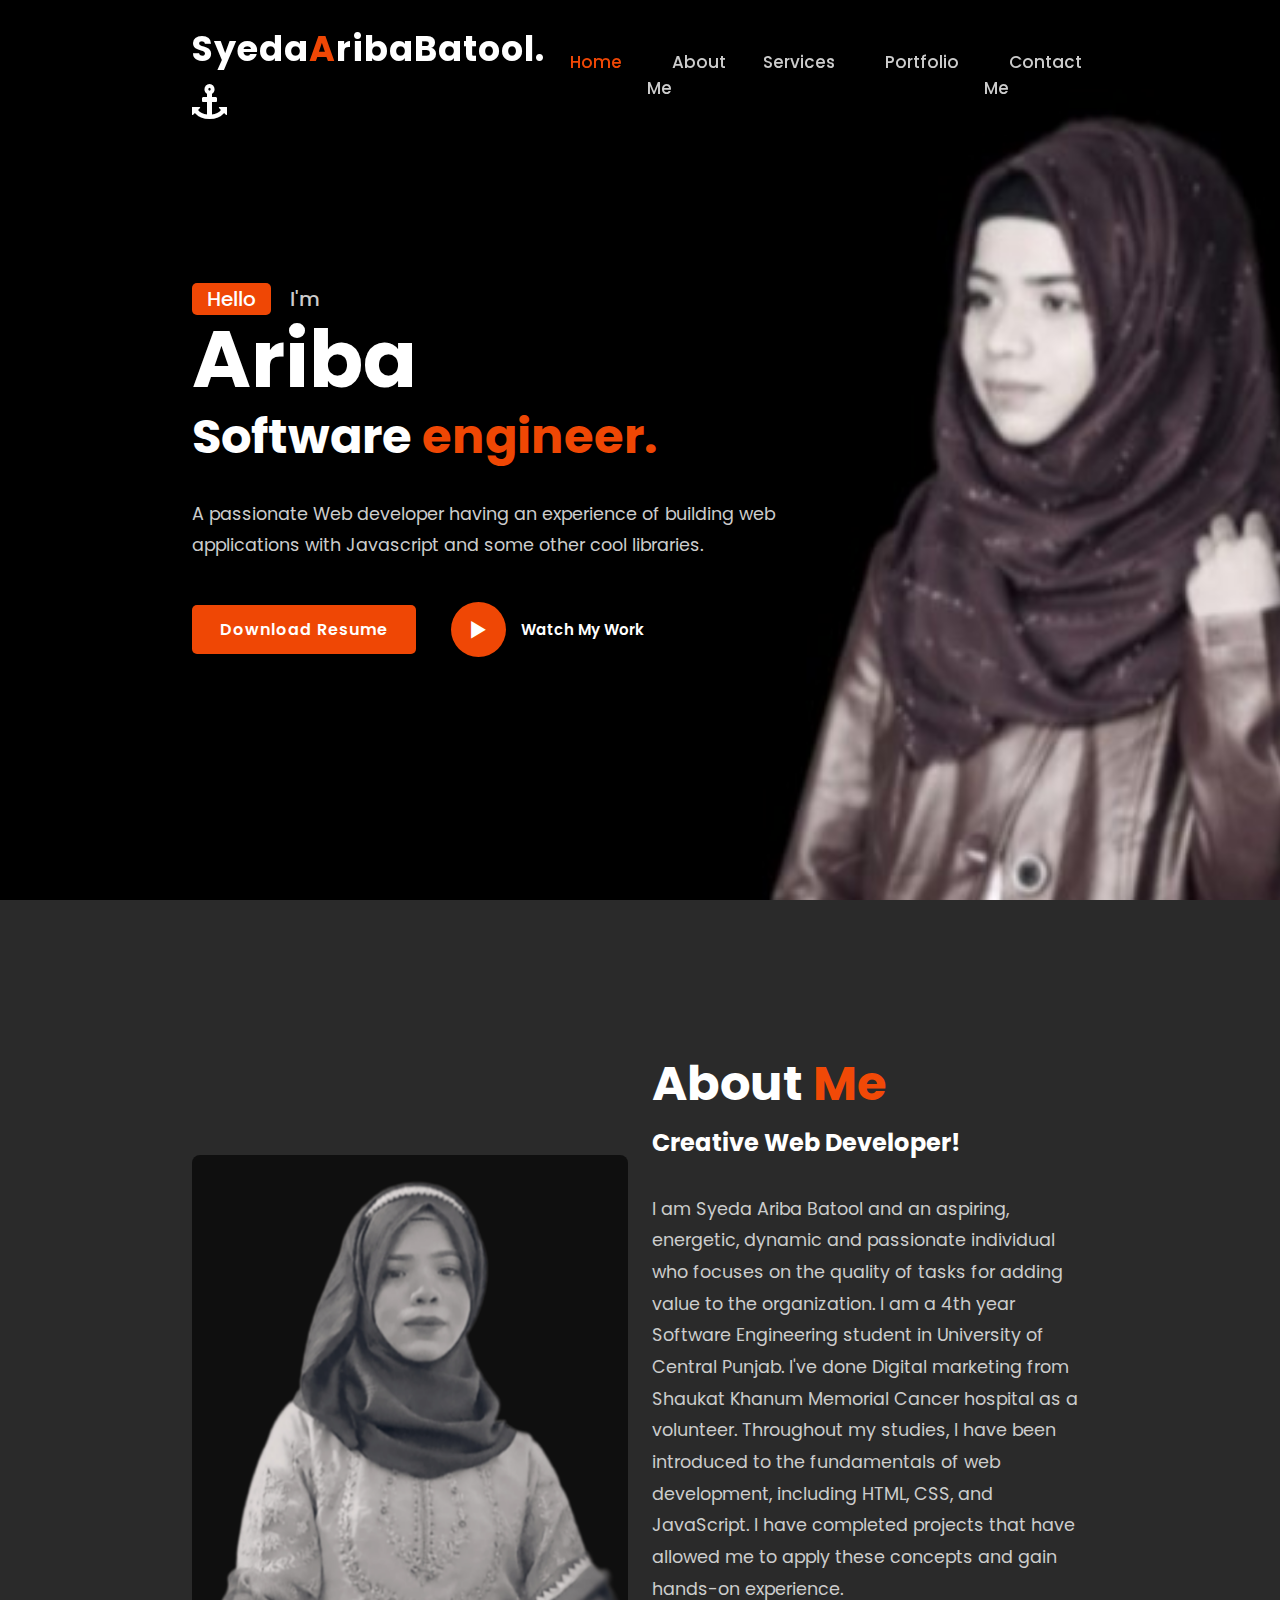
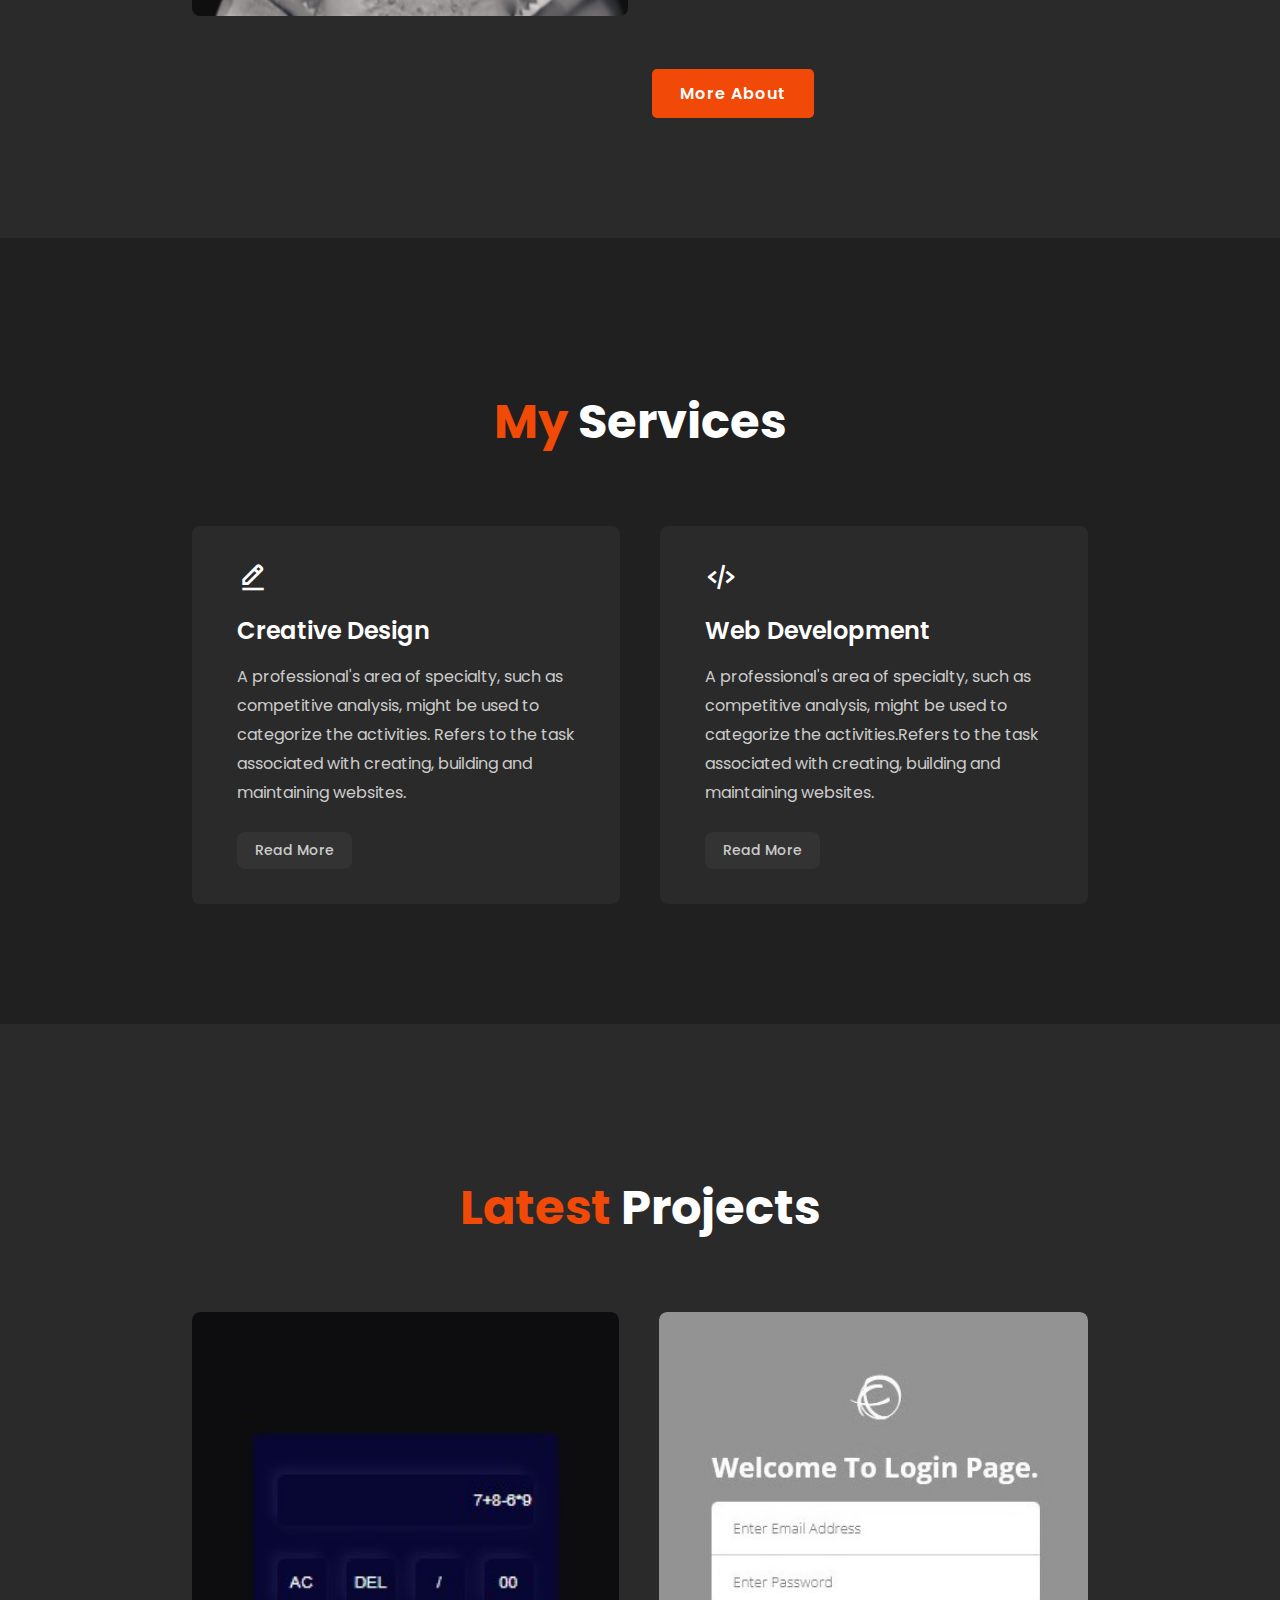
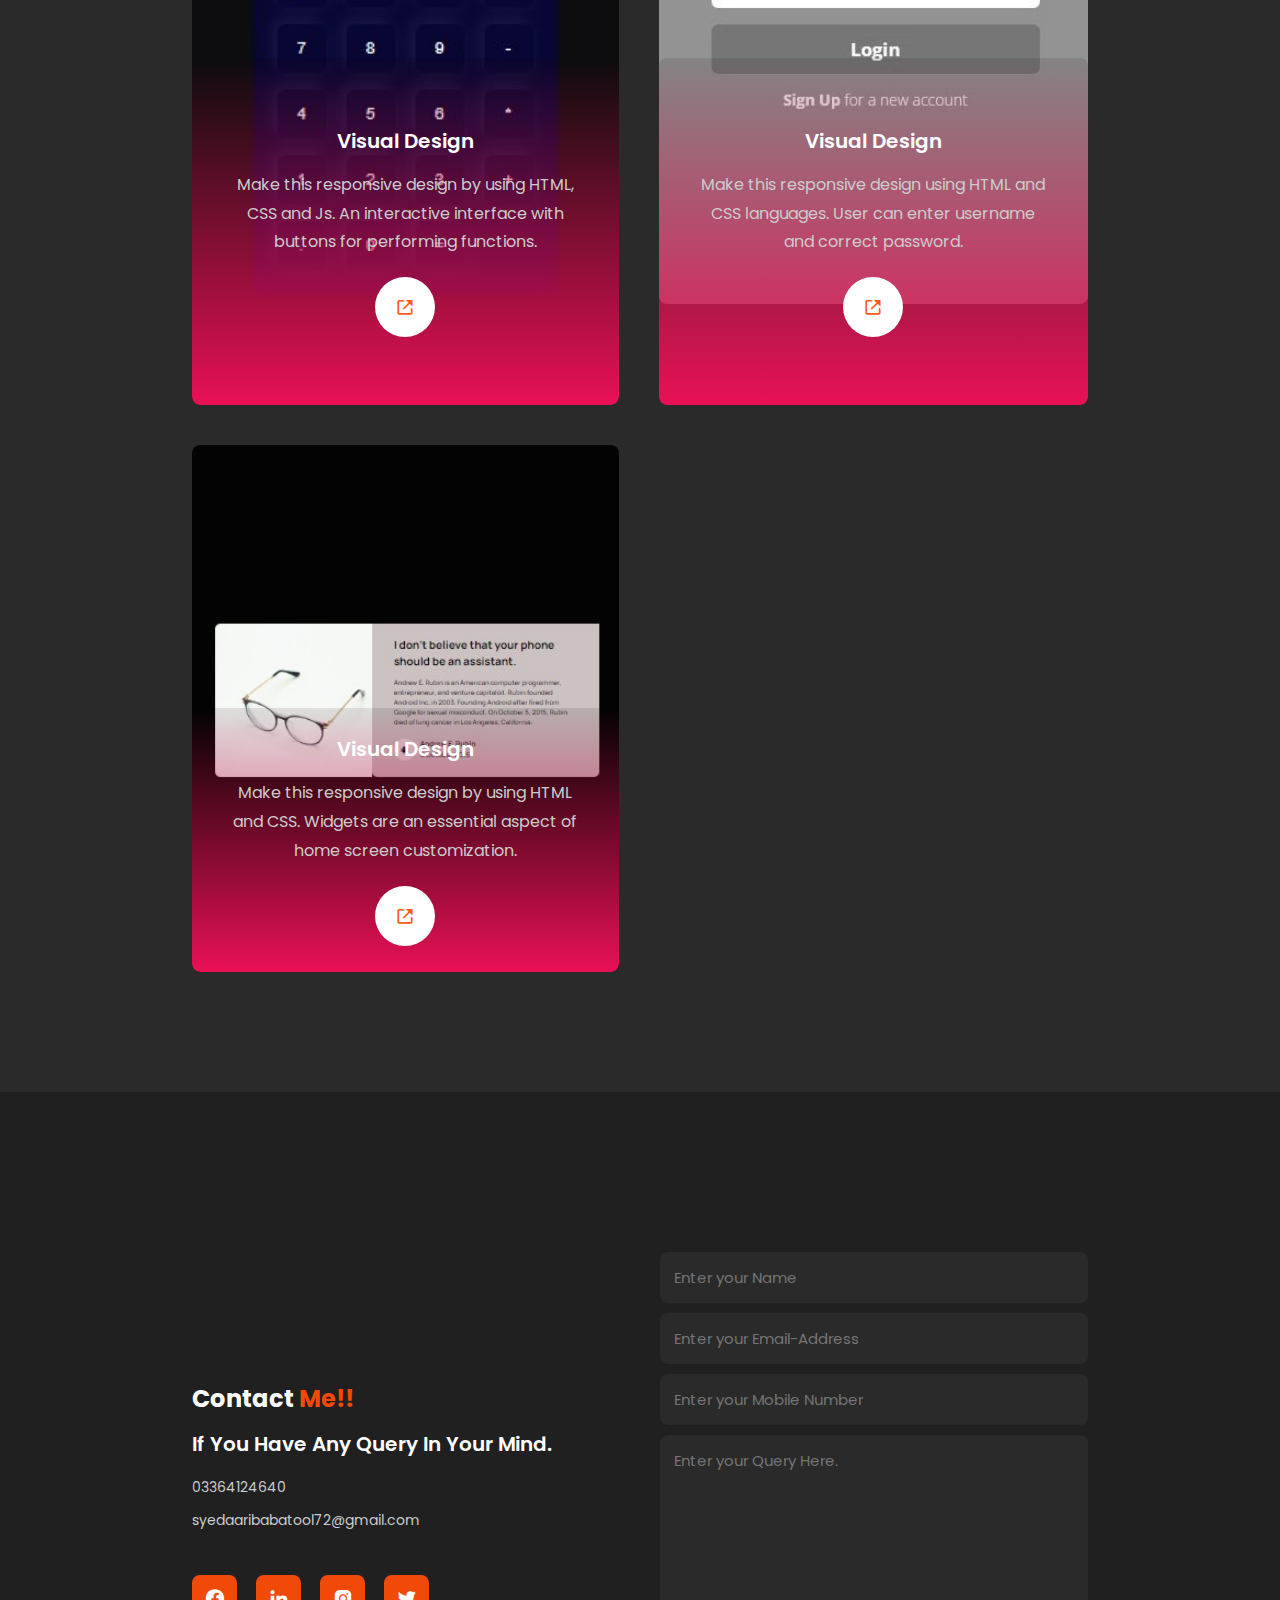
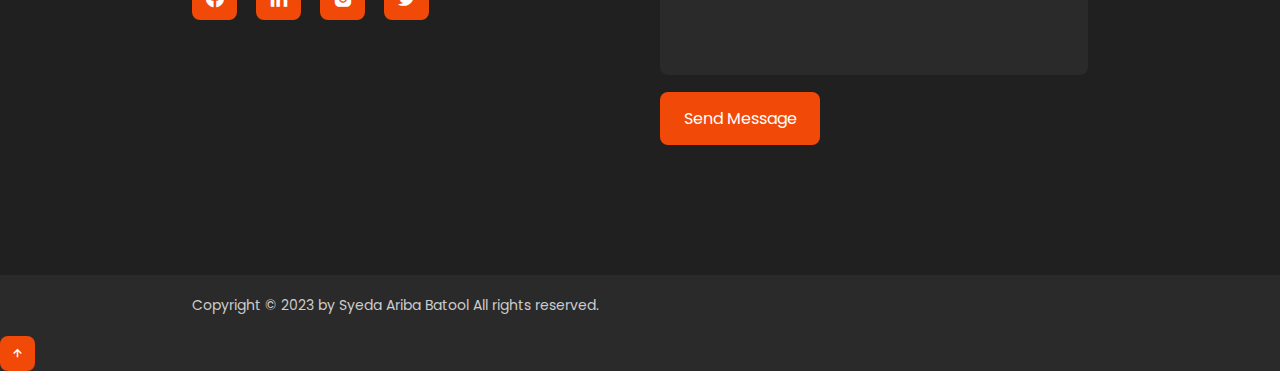
==== L1_T2/index.html @ e1e16a6f "Commit." ====
<!DOCTYPE html>
<html lang="en">
<head>
    <meta charset="UTF-8">
    <meta name="viewport" content="width=device-width, initial-scale=1.0">
    <title>Portfolio_Website</title>
    <link rel="stylesheet" type="text/css" href="css/style.css">

    <link rel="stylesheet" href="https://cdnjs.cloudflare.com/ajax/libs/font-awesome/4.7.0/css/font-awesome.css" integrity="sha512-5A8nwdMOWrSz20fDsjczgUidUBR8liPYU+WymTZP1lmY9G6Oc7HlZv156XqnsgNUzTyMefFTcsFH/tnJE/+xBg==" crossorigin="anonymous" referrerpolicy="no-referrer" />
    <link rel="stylesheet" href="https://unpkg.com/boxicons@latest/css/boxicons.min.css">
    <link rel="preconnect" href="https://fonts.googleapis.com">
    <link rel="preconnect" href="https://fonts.gstatic.com" crossorigin>
    <link href="https://fonts.googleapis.com/css2?family=Open+Sans:wght@300;700&family=Poppins:wght@300;400;500;600;700;800&family=Ubuntu&display=swap" rel="stylesheet">
</head>
<body>
    <!--header design------------------------------------------------->
    <header class="sticky">
        <a href="#" class="logo">Syeda<span>A</span>ribaBatool. <i class="fa fa-anchor" aria-hidden="true"></i></a>
        <ul class="navlist">
            <li><a href="#home" class="active">Home</a></li>
            <li><a href="#about">About Me</a></li>
            <li><a href="#services">Services</a></li>
            <li><a href="#portfolio">Portfolio</a></li>
            <li><a href="#contact">Contact Me</a></li>
        </ul>
        <div class="bx bx-menu" id="menu-icon"></div>
    </header>

    <!--home section design------------------------------------------------->
    <section class="home" id="home">
        <div class="home-text">
            <din class="slide">
                <span class="one">Hello</span>
                <span class="two">I'm</span>
            </din>
            <h1>Ariba</h1>
            <h3>Software <span>engineer.</span></h3>
            <p>A passionate Web developer having an experience of building web <br>applications with Javascript and some other cool libraries.</p>
            <div class="button">
                <a href="#" class="btn">Download Resume</a>
                <a href="#" class="btn2"><span><i class='bx bx-play'></i></span>Watch My Work</a>
            </div>
        </div>
    </section>

    <!--about section design------------------------------------------------->
    <section class="about" id="about">
        <div class="about-img">
            <img src="img/img.jpg">
        </div>
        <div class="about-text">
            <h2>About <span>Me</span></h2>
            <h4>Creative Web Developer!</h3>
            <p>I am Syeda Ariba Batool and an aspiring, energetic, dynamic and passionate individual who focuses on the quality of tasks for adding value to the organization. I am a 4th year Software Engineering student in University of Central Punjab. I've done Digital marketing from Shaukat Khanum Memorial Cancer hospital as a volunteer.
                Throughout my studies, I have been introduced to the fundamentals of web development, including HTML, CSS, and JavaScript. I have completed projects that have allowed me to apply these concepts and gain hands-on experience.</p>
            <a href="#" class="btn">More About</a>
        </div>
    </section>

    <!--services section design------------------------------------------------->
    <section class="services" id="services">
        <div class="main-text">
            <h2><span>My </span>Services</h2>
        </div>
        <div class="services-content">
            <div class="box">
                <div class="s-icons">
                    <i class='bx bx-edit-alt'></i>
                </div>
                <h3>Creative Design</h3>
                <p>A professional's area of specialty, such as competitive analysis, 
                    might be used to categorize the activities. Refers to the task 
                    associated with creating, building and maintaining websites.</p>
                <a href="#" class="read">Read More</a>
            </div>

            <div class="box">
                <div class="s-icons">
                    <i class='bx bx-code-alt'></i>
                </div>
                <h3>Web Development</h3>
                <p>A professional's area of specialty, such as competitive analysis, 
                    might be used to categorize the activities.Refers to the task 
                    associated with creating, building and maintaining websites.</p>
                <a href="#" class="read">Read More</a>
            </div>
        </div>
    </section>

    <!--portfolio section design------------------------------------------------->
    <section class="portfolio" id="portfolio">
        <div class="main-text">
            <h2><span>Latest </span>Projects</h2>
        </div>
        <div class="portfolio-content">
            <div class="row">
                <img src="img/portfolio.jpg">
                <div class="layer">
                    <h5>Visual Design</h5>
                    <p>Make this responsive design by using HTML, CSS and Js. An interactive interface with buttons for performing functions.</p>
                        <a href="#"><i class='bx bx-link-external'></i></a>
                </div>
            </div>
            <div class="row">
                <img src="img/portfolio1.jpg">
                <div class="layer">
                    <h5>Visual Design</h5>
                    <p>Make this responsive design using HTML and CSS languages. User can enter username and correct password.</p>
                    <a href="#"><i class='bx bx-link-external'></i></a>
                </div>
            </div>
            <div class="row">
                <img src="img/portfolio2.jpg">
                <div class="layer">
                    <h5>Visual Design</h5>
                    <p>Make this responsive design by using HTML and CSS. Widgets are an essential aspect of home screen customization.</p>
                        <a href="#"><i class='bx bx-link-external'></i></a>
                </div>
            </div>
        </div>
    </section>

    <!--contact section design------------------------------------------------->
    <section class="contact" id="contact">
        <div class="contact-text">
            <h2>Contact <span>Me!!</span></h2>
            <h4>If You Have Any Query In Your Mind.</h4>
            <div class="list">
                <li><a href="#">03364124640</a></li>
                <li><a href="#">syedaaribabatool72@gmail.com</a></li>
            </div>
            <div class="contact-icons">
                <a href="#"><i class='bx bxl-facebook-circle'></i></a>
                <a href="#"><i class='bx bxl-linkedin' ></i></a>
                <a href="#"><i class='bx bxl-instagram-alt' ></i></a>
                <a href="#"><i class='bx bxl-twitter' ></i></a>
            </div>
        </div>
            <div class="contact-form">
                <form action="">
                    <input type="name" placeholder="Enter your Name" required>
                    <input type="email" placeholder="Enter your Email-Address" required>
                    <input type="number" placeholder="Enter your Mobile Number" required>
                    <textarea name="" id="" cols="35" rows="10" placeholder="Enter your Query Here." required></textarea>
                    <input type="submit" value="Send Message" class="submit" required>
                </form>
            </div>
    </section>

    <footer class="background">
        <p class="text-footer">
            Copyright &#169 2023 by Syeda Ariba Batool All rights reserved.
        </p>
        <div class="top">
            <a href="#home"><i class='bx bx-up-arrow-alt'></i></a>
        </div>
    </footer>

</body>
</html>
---- L1_T2/css/style.css ----
*{
    padding: 0;
    margin: 0;
    box-sizing: border-box;
    font-family: 'Poppins', sans-serif;
    text-decoration: none;
    list-style: none;
    scroll-behavior: smooth;
}
:root{
    --bg-color:#2a2a2a;
    --second-bg-color:#202020;
    --text-color:#fff;
    --second-color:#ccc;
    --main-color:#ff4c05ef;
    --big-font:5rem;
    --h2-font:3rem;
    --p-font:1.1rem;
}
body{
    background-color: var(--bg-color);
    color:var(--text-color);
}
header{
    position: fixed;
    width: 100%;
    top:0;
    right:0;
    z-index: 1000;
    display: flex;
    align-items: center;
    justify-content: space-between;
    background: transparent;
    padding: 22px 15%;
    border-bottom: 1px solid transparent;
    transition: all .45s ease;
}
.logo{
    color: var(--text-color);
    font-size: 35px;
    font-weight: 700;
    letter-spacing: 1px;
}
span{
    color:var(--main-color);
}
.navlist{
    display: flex;
}
.navlist a{
    color: var(--second-color);
    font-size: 17px;
    font-weight: 500;
    margin: 0 25px;
    transition: all .45s ease;
}
.navlist a:hover{
    color: var(--main-color);
}
.navlist a.active{
    color: var(--main-color);
}
#menu-icon{
    font-size: 35px;
    color: var(--text-color);
    z-index: 10001;
    cursor: pointer;
    margin-left: 25px;
    display: none;
}
section{
    padding: 160px 15% 120px;
}
.home{
    position: relative;
    height: 100vh;
    width: 100%;
    background-image: url(../img/img1.jpg);
    background-size: cover;
    background-position: center;
    display: flex;
    align-items: center;
    justify-content: flex-start;
}
.slide{
    margin-bottom: 20px;
}
.one{
    display: inline-block;
    margin-right: 15px;
    height: 32px;
    padding: 0 15px;
    line-height: 32px;
    font-size: 20px;
    font-weight: 500;
    border-radius: 5px;
    background: var(--main-color);
    color: var(--text-color);
}
.two{
    display: inline-block;
    color: var(--second-color);
    font-size: 20px;
    font-weight: 500;
}
.home-text h1{
    font-size: var(--big-font);
    font-weight: 700;
    color: var(--text-color);
    line-height: 1.1;
    margin: 0 0 8px;
}
.home-text h3{
    color: var(--text-color);
    margin: 0 0 35px;
    font-size: 3rem;
    font-weight: 700;
    line-height: 1.1;

}
.home-text p{
    color: var(--second-color);
    font-size: var(--p-font);
    line-height: 1.8;
    margin-bottom: 40px;
}
.button{
    display: inline-flex;
    align-items: center;
    justify-content: center;
}
.btn{
    display: inline-block;
    padding: 12px 28px;
    background: var(--main-color);
    border-radius: 5px;
    color:var(--text-color);
    font-size: 1rem;
    letter-spacing: 1px;
    font-weight: 600;
    transition: all .45 ease;
}
.btn:hover{
    transform: scale(0.9);
}
.btn2{
    display: inline-flex;
    align-items: center;
    justify-content: center;
    font-size: 15px;
    font-weight: 600;
    color: var(--text-color);
    margin-left: 35px;
}
.btn2 span i{
    height: 55px;
    width: 55px;
    background: var(--main-color);
    color: var(--text-color);
    display: flex;
    align-items: center;
    justify-content: center;
    font-size: 35px;
    border-radius: 50%;
    margin-right: 15px;
    transition: all .45s ease;
}
.btn2 span i:hover{
    transform: scale(1.1) translateY(5px);
}
header .sticky{
    background: var(--bg-color);
    border-bottom: 1px solid #ffffff1a;
    padding: 12px 15%;
}
.about{
    display: grid;
    grid-template-columns: repeat(2,1fr);
    align-items: center;
    gap: 1.5rem;
}
.about-img img{
    max-width: 530px;
    height: auto;
    width: 100%;
    border-radius: 8px;
}
.about-text h2{
    font-size: var(--h2-font);
    line-height: 1;
}
.about-text h4{
    font-size: 24px;
    font-weight: 650;
    color: var(--text-color);
    line-height: 1.7;
    margin: 15px 0 30px;
}
.about-text p{
    color: var(--second-color);
    font-size: var(--p-font);
    line-height: 1.8;
    margin-bottom: 4rem;
}
.services{
    background: var(--second-bg-color);
}
.main-text{
    text-align: center;
}
.main-text h2{
    font-size: var(--h2-font);
    line-height: 1;
}
.services-content{
    display: grid;
    grid-template-columns: repeat(auto-fit,minmax(250px,auto));
    align-items: center;
    gap: 2.5rem;
    margin-top: 5rem;
}
.box{
    background: var(--bg-color);
    padding: 35px 45px;
    border-radius: 8px;
    transition: all .45 ease;
}
.s-icons i{
    font-size: 32px;
    margin-bottom: 20px;
}
.box h3{
    font-size: 24px;
    font-weight: 600;
    color: var(--text-color);
    margin-bottom: 15px;
}
.box p{
    color: var(--second-color);
    font-size: 1rem;
    line-height: 1.8;
    margin-bottom: 25px;
}
.read{
    display: inline-block;
    padding: 8px 18px;
    background: #333333;
    color: var(--second-color);
    font-size: 14px;
    font-weight: 500;
    border-radius: 8px;
    transition: all .45 ease;
}
.read:hover{
    letter-spacing: 1px;
    background: #64606099;
    color: var(--text-color);
}
.box:hover{
    transform: translateY(-8px);
    cursor: pointer;
}
.portfolio-content{
    display: grid;
    grid-template-columns: repeat(auto-fit,minmax(350px,auto));
    gap: 2.5rem;
    margin-top: 5rem;
}
.row{
    position: relative;
    overflow: hidden;
    border-radius: 8px;
    cursor: pointer;
}
.row img{
    width: 100%;
    border-radius: 8px;
    display: block;
    transition: transform 0.5s;
}
.layer{
    width: 100%;
    height: 50%;
    background: linear-gradient(rgba(0,0,0,0.1), #e91155);
    position: absolute;
    border-radius: 8px;
    left: 0;
    bottom: 0;
    overflow: hidden;
    display: flex;
    flex-direction: column;
    align-items: center;
    justify-content: center;
    text-align: center;
    padding: 0 40px;
    transition: height 0.5s;
}
.layer h5{
    font-size: 20px;
    font-weight: 600;
    margin-bottom: 15px;
}
.layer p{
    color: var(--second-color);
    font-size: 1rem;
    line-height: 1.8;
}
.layer i{
    color: var(--main-color);
    margin-top: 20px;
    font-size: 20px;
    background: var(--text-color);
    width: 60px;
    height: 60px;
    display: flex;
    align-items: center;
    justify-content: center;
    border-radius: 50%;
}
.row:hover img{
    transform: scale(1.1);
}
.row:hover .layer{
    height: 100%;
}
.contact{
    background: var(--second-bg-color);
    display: grid;
    grid-template-columns: repeat(2,1fr);
    align-items: center;
    gap: 2.5rem;
}
.contact-text h4{
    color: var(--text-color);
    margin: 18px 0;
    font-size: 20px;
    font-weight: 600;
}
.contact-text h2{
    color: var(--h2-font);
    line-height: 1;
}
.contact-text p{
    color: var(--second-color);
    font-size: var(--p-font);
    line-height: 1.8;
    margin-bottom: 30px;
}
.list{
    margin-bottom: 2.8rem;
}
.list li{
    margin-bottom: 12px;
}
.list li a{
    display: block;
    color: var(--second-color);
    font-size: 14px;
    transition: all .45 ease;
}
.list li a:hover{
    color: var(--text-color);
    transform: translateX(5px);
}
.contact-icons i{
    height: 45px;
    width: 45px;
    background: var(--main-color);
    color: var(--text-color);
    align-items: center;
    justify-content: center;
    font-size: 22px;
    display: inline-flex;
    border-radius: 8px;
    margin-right: 15px;
    transition: all .45 ease;
}
.contact-icons i:hover{
    background: var(--text-color);
    color: var(--main-color);
}
.contact-form form{
    position: relative;
}
.contact-form form input, form textarea{
    width: 100%;
    padding: 14px;
    background: var(--bg-color);
    color: var(--text-color);
    border: none;
    outline: none;
    font-size: 15px;
    border-radius: 8px;
    margin-bottom: 10px;
}
.contact-form textarea{
    resize: none;
    height: 240px;
}
.contact-form .submit{
    display: inline-block;
    font-size: 16px;
    background: var(--main-color);
    color: var(--text-color);
    width: 160px;
    transition: all .45 ease;
}
.contact-form .submit:hover{
    transform: scale(1.1);
    cursor: pointer;
}
.text-footer{
    text-align: center;
    padding: 20px 15%;
    display: flex;
    flex-wrap: wrap;
    justify-content: space-between;
    align-items: center;
    gap: 2rem;
    background: var(--bg-color);
    color: var(--second-color);
    font-size: 14px;
}
.top i{
    padding: 10px;
    border-radius: 8px;
    font-size: 15px;
    color: var(--text-color);
    background: var(--main-color);
}
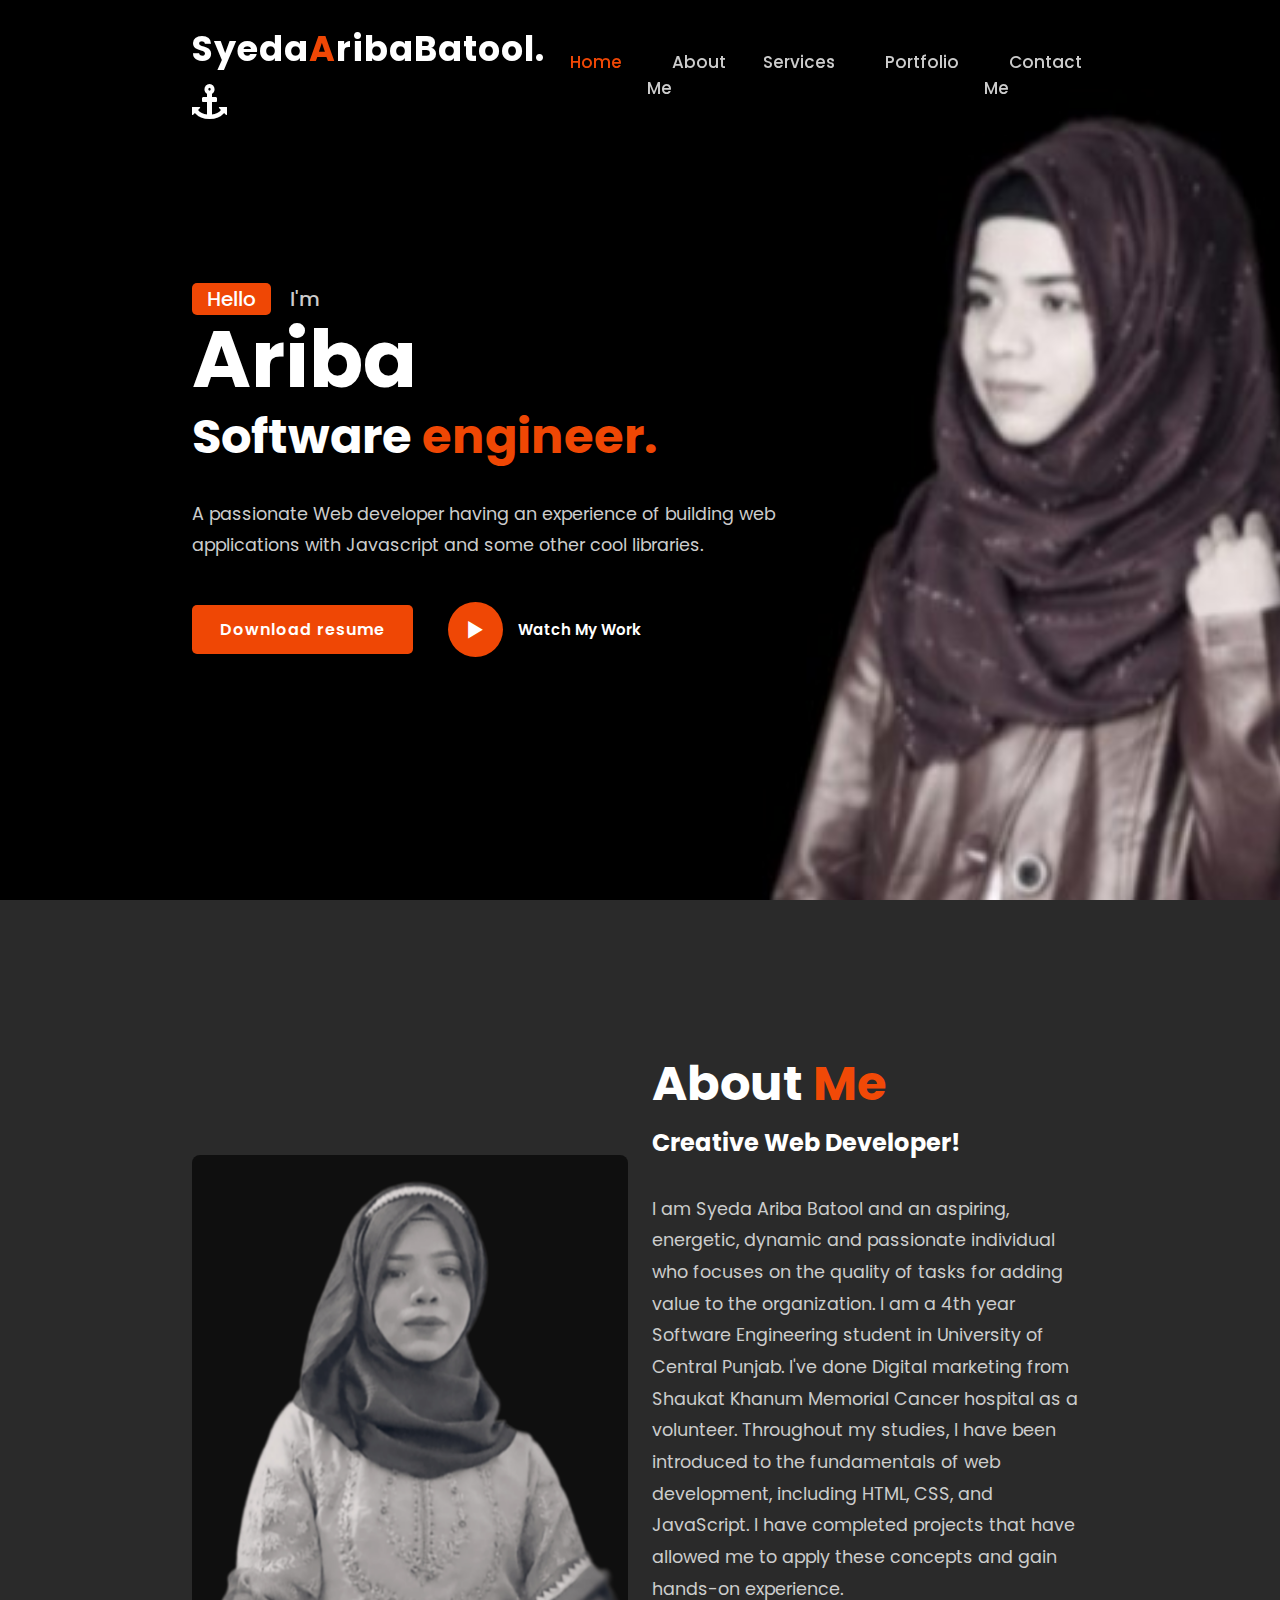
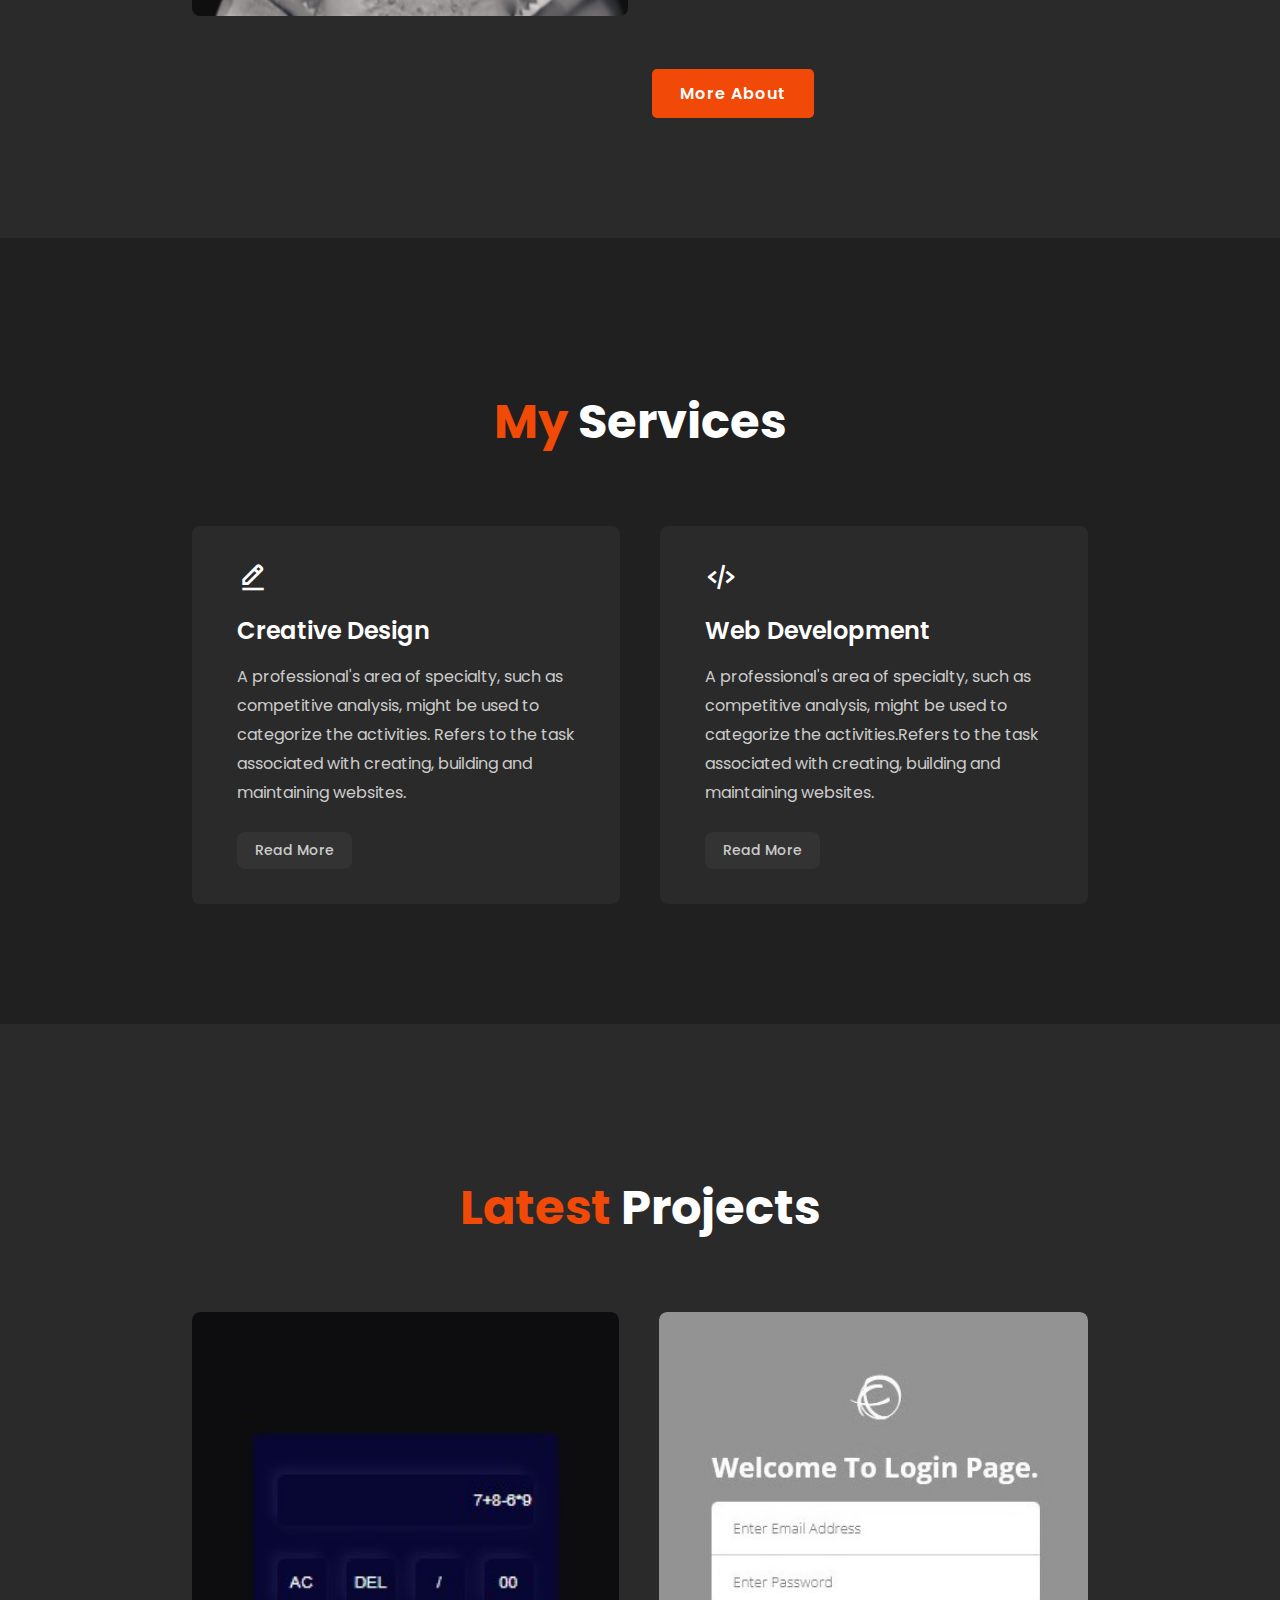
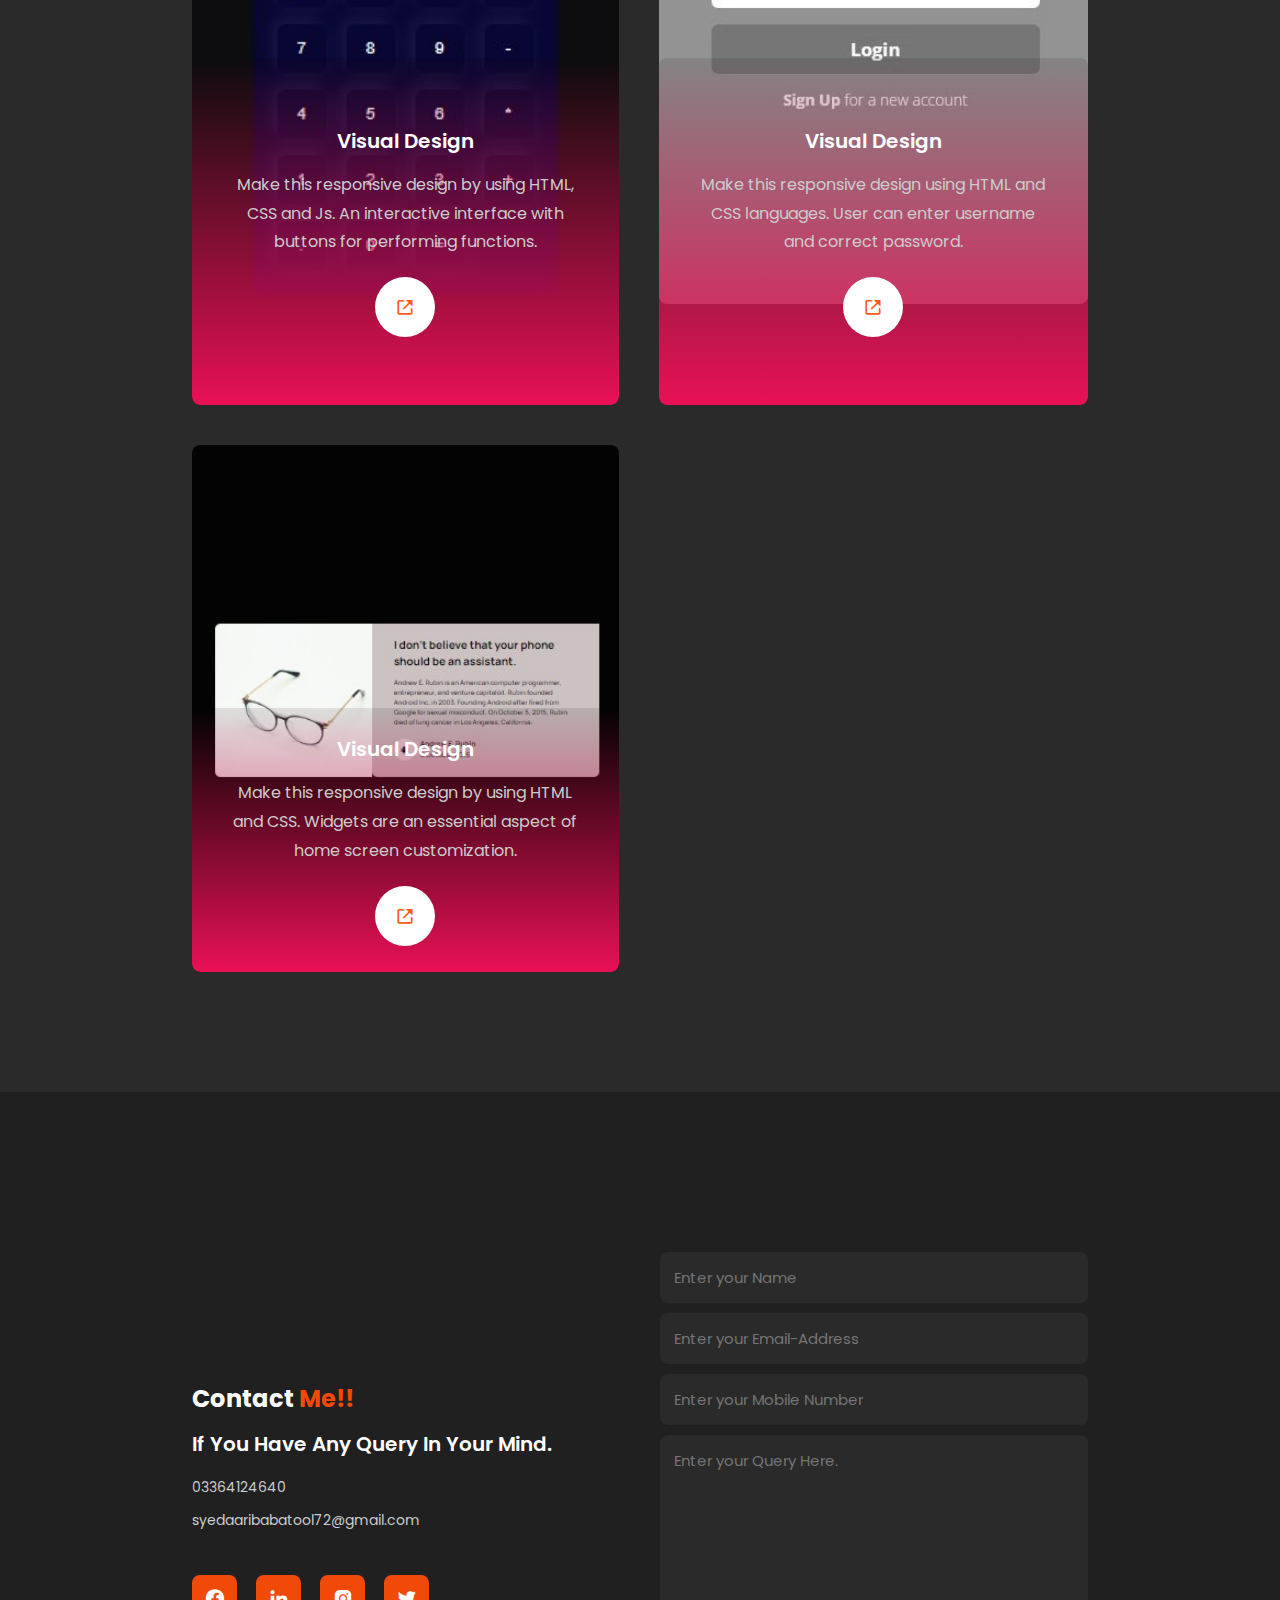
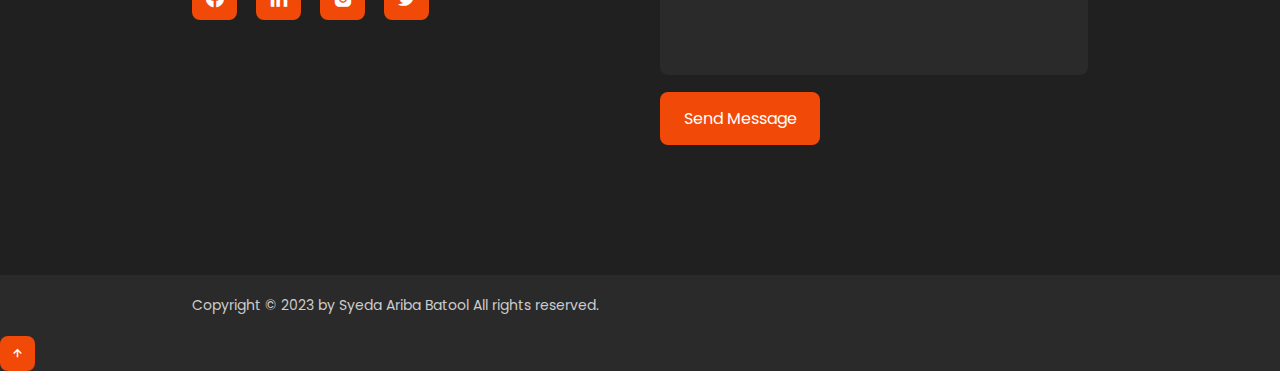
==== commit c756ab96: "Commit." ====
--- a/L1_T2/index.html
+++ b/L1_T2/index.html
@@ -37,7 +37,7 @@
             <h3>Software <span>engineer.</span></h3>
             <p>A passionate Web developer having an experience of building web <br>applications with Javascript and some other cool libraries.</p>
             <div class="button">
-                <a href="#" class="btn">Download Resume</a>
+                <a href="Resume.pdf" target="_blank" rel="noopener noreferrer" class="btn">Download resume</a>
                 <a href="#" class="btn2"><span><i class='bx bx-play'></i></span>Watch My Work</a>
             </div>
         </div>
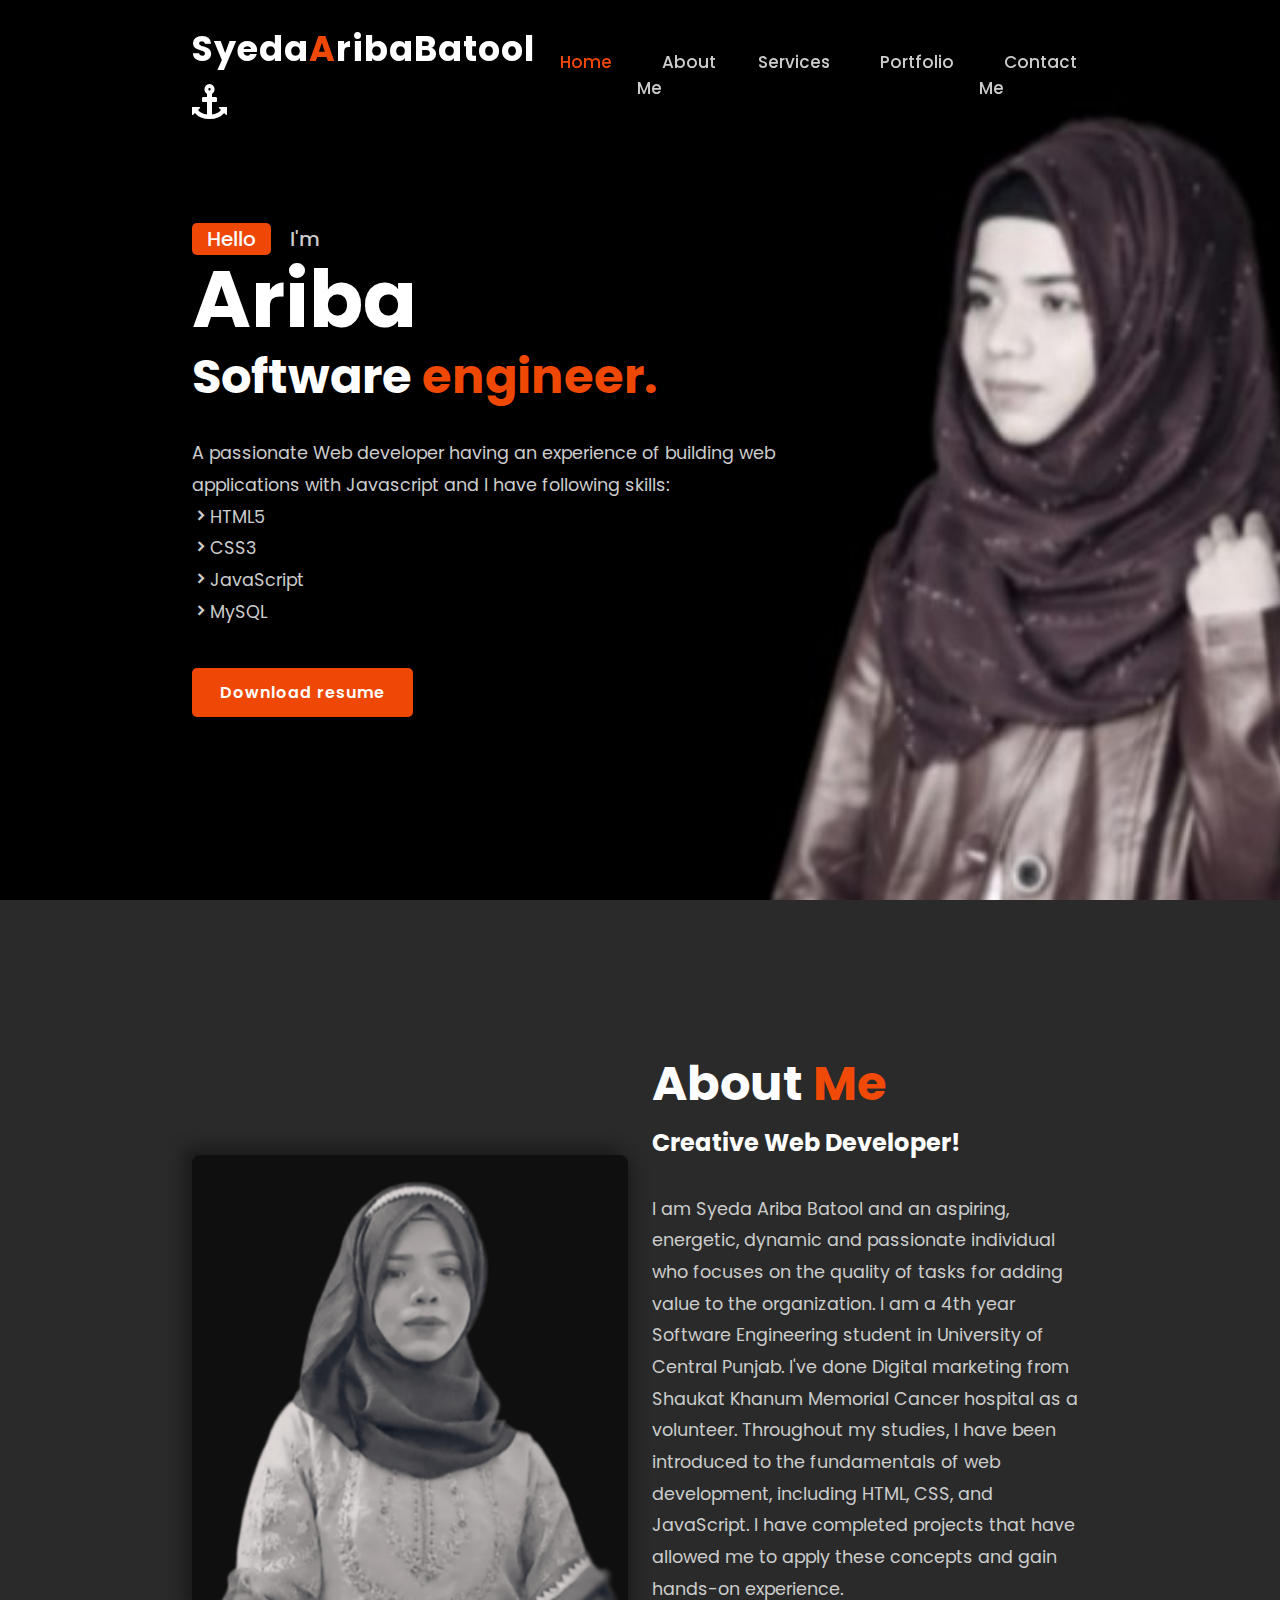
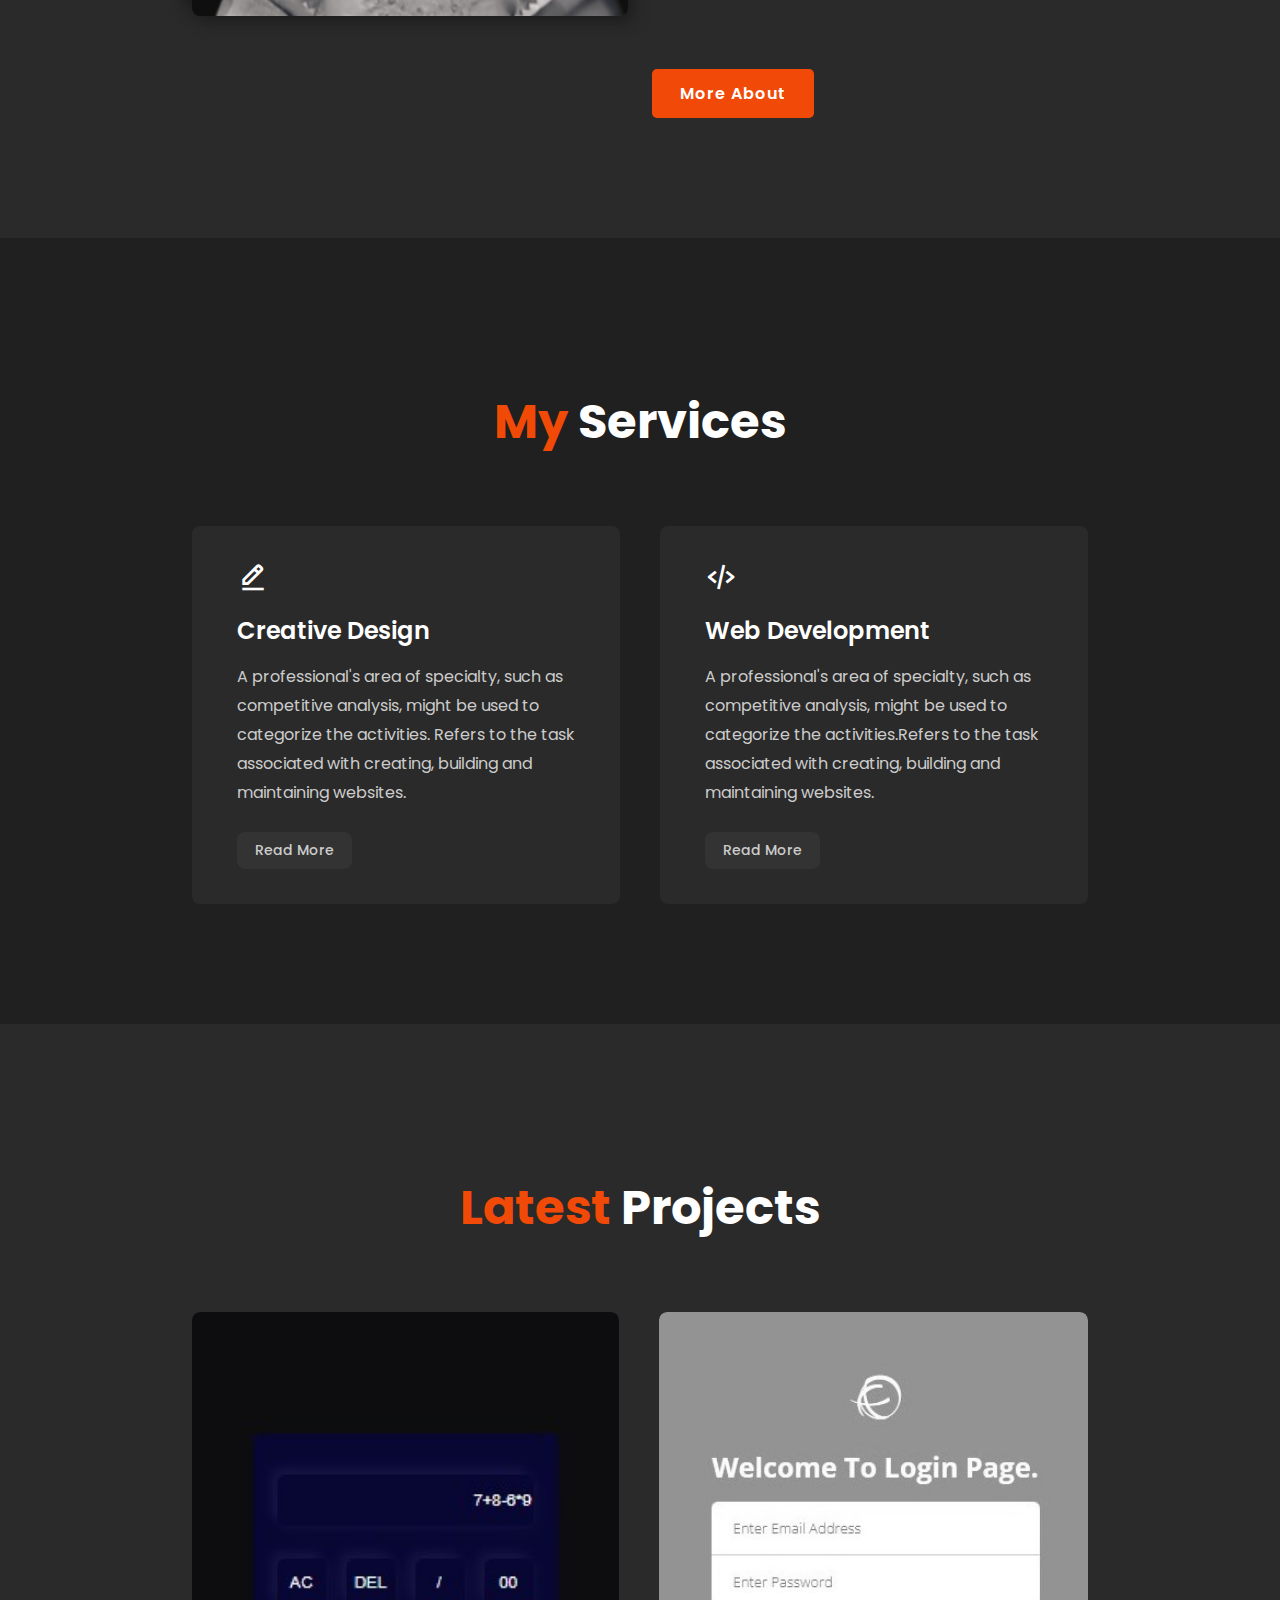
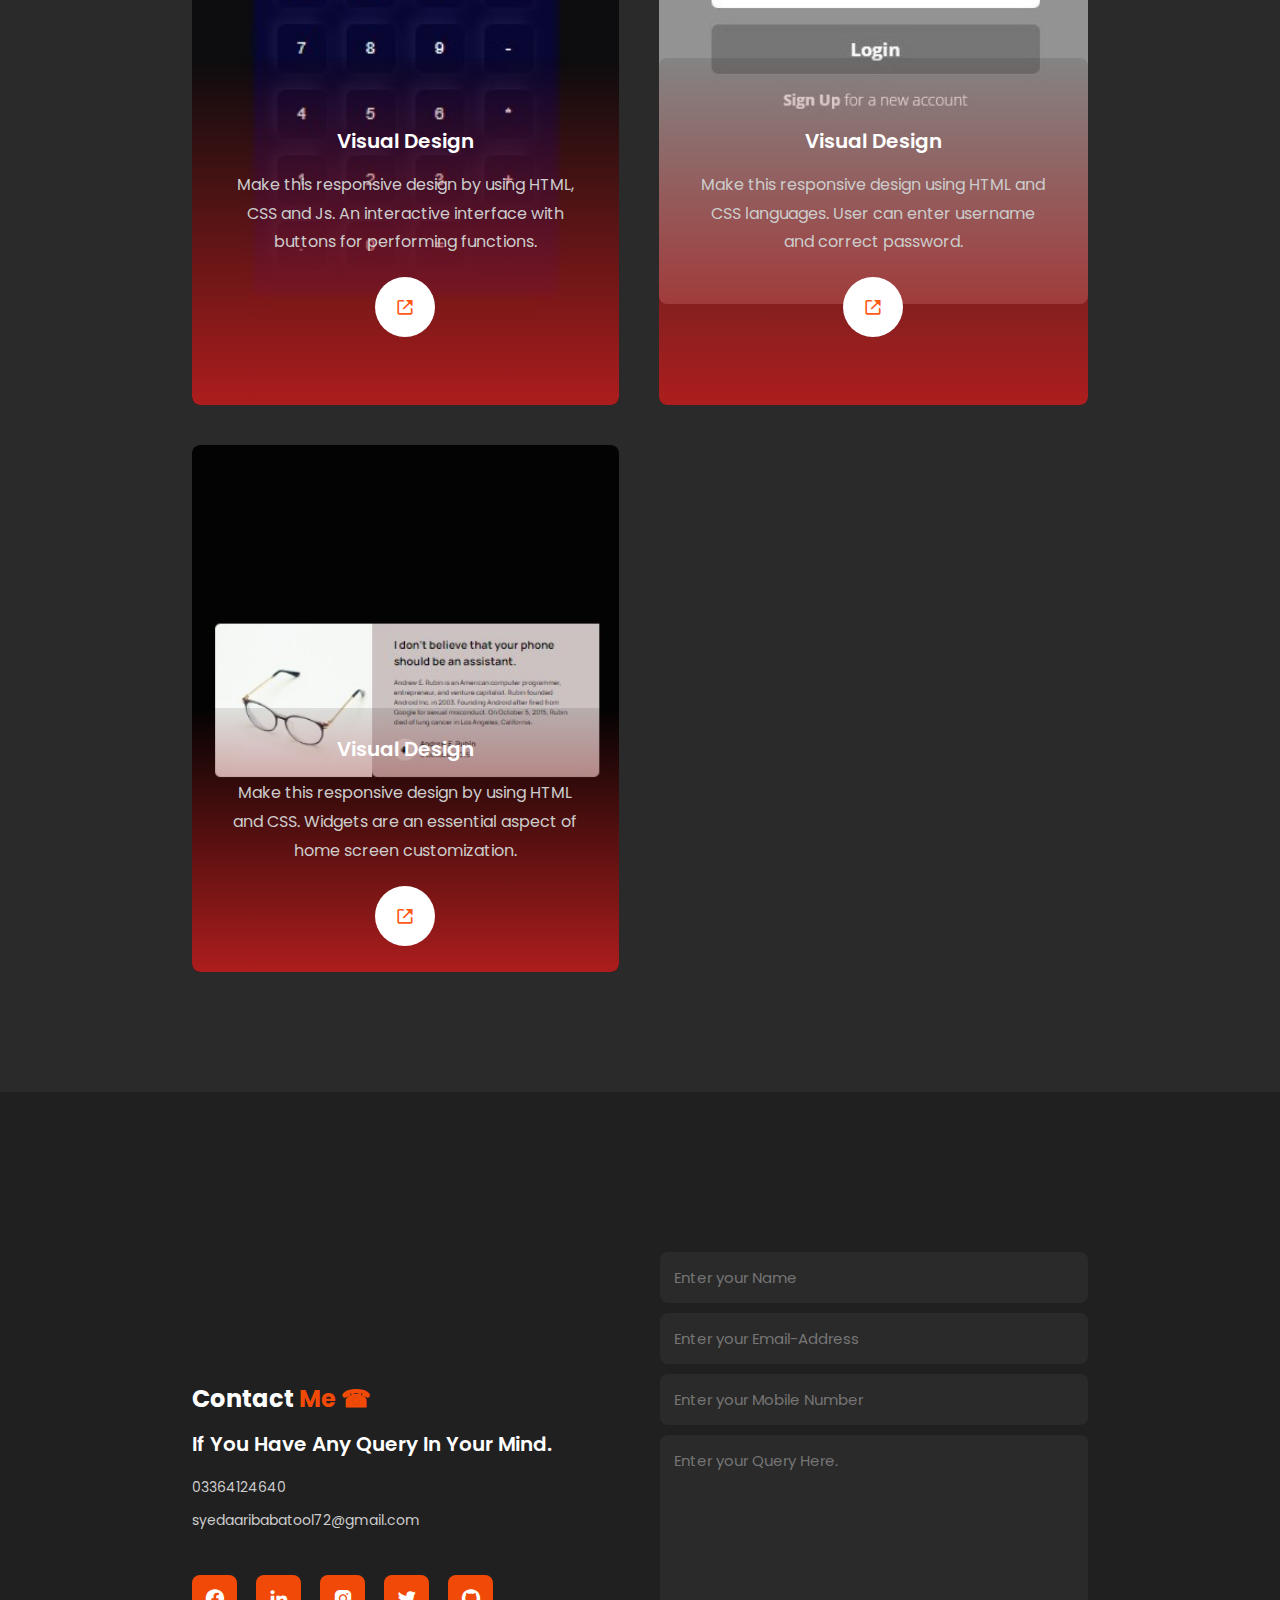
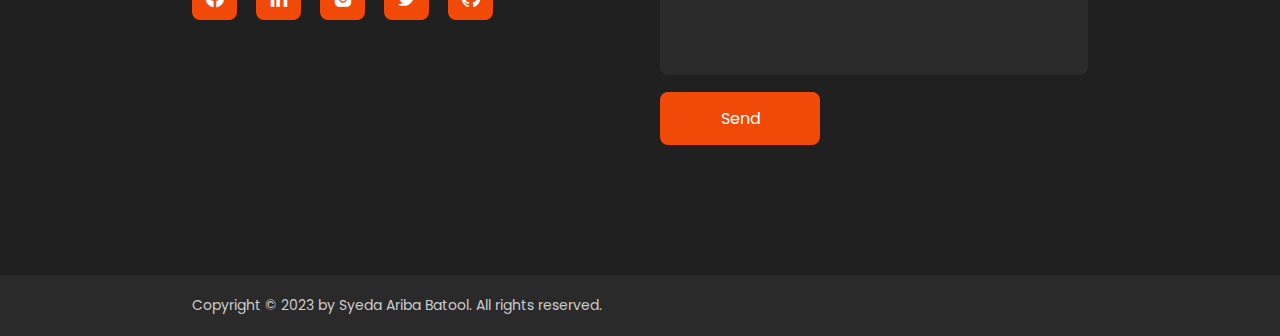
==== commit fe34a605: "Commit." ====
--- a/L1_T2/index.html
+++ b/L1_T2/index.html
@@ -15,7 +15,7 @@
 <body>
     <!--header design------------------------------------------------->
     <header class="sticky">
-        <a href="#" class="logo">Syeda<span>A</span>ribaBatool. <i class="fa fa-anchor" aria-hidden="true"></i></a>
+        <a href="#" class="logo">Syeda<span>A</span>ribaBatool <i class="fa fa-anchor" aria-hidden="true"></i></a>
         <ul class="navlist">
             <li><a href="#home" class="active">Home</a></li>
             <li><a href="#about">About Me</a></li>
@@ -35,10 +35,9 @@
             </din>
             <h1>Ariba</h1>
             <h3>Software <span>engineer.</span></h3>
-            <p>A passionate Web developer having an experience of building web <br>applications with Javascript and some other cool libraries.</p>
+            <p>A passionate Web developer having an experience of building web <br>applications with Javascript and I have following skills:<br><i class='bx bxs-chevron-right'></i>HTML5<br><i class='bx bxs-chevron-right'></i>CSS3<br><i class='bx bxs-chevron-right'></i>JavaScript<br><i class='bx bxs-chevron-right'></i>MySQL</p>
             <div class="button">
                 <a href="Resume.pdf" target="_blank" rel="noopener noreferrer" class="btn">Download resume</a>
-                <a href="#" class="btn2"><span><i class='bx bx-play'></i></span>Watch My Work</a>
             </div>
         </div>
     </section>
@@ -123,17 +122,18 @@
     <!--contact section design------------------------------------------------->
     <section class="contact" id="contact">
         <div class="contact-text">
-            <h2>Contact <span>Me!!</span></h2>
+            <h2>Contact <span>Me &#9742</span></h2>
             <h4>If You Have Any Query In Your Mind.</h4>
             <div class="list">
-                <li><a href="#">03364124640</a></li>
-                <li><a href="#">syedaaribabatool72@gmail.com</a></li>
+                <li><a href="tel:123-456-7890">03364124640</a></li>
+                <li><a href="mailto:your@email.com">syedaaribabatool72@gmail.com</a></li>
             </div>
             <div class="contact-icons">
-                <a href="#"><i class='bx bxl-facebook-circle'></i></a>
-                <a href="#"><i class='bx bxl-linkedin' ></i></a>
-                <a href="#"><i class='bx bxl-instagram-alt' ></i></a>
-                <a href="#"><i class='bx bxl-twitter' ></i></a>
+                <a href="https://Facebook.com"><i class='bx bxl-facebook-circle'></i></a>
+                <a href="https://Linkedin.com"><i class='bx bxl-linkedin' ></i></a>
+                <a href="https://Instagram.com"><i class='bx bxl-instagram-alt' ></i></a>
+                <a href="https://Twitter.com"><i class='bx bxl-twitter' ></i></a>
+                <a href="https://GitHub.com"><i class='bx bxl-github' ></i></a>
             </div>
         </div>
             <div class="contact-form">
@@ -142,18 +142,15 @@
                     <input type="email" placeholder="Enter your Email-Address" required>
                     <input type="number" placeholder="Enter your Mobile Number" required>
                     <textarea name="" id="" cols="35" rows="10" placeholder="Enter your Query Here." required></textarea>
-                    <input type="submit" value="Send Message" class="submit" required>
+                    <input type="submit" value="Send" class="submit" required>
                 </form>
             </div>
     </section>
 
     <footer class="background">
         <p class="text-footer">
-            Copyright &#169 2023 by Syeda Ariba Batool All rights reserved.
+            Copyright &#169 2023 by Syeda Ariba Batool. All rights reserved.
         </p>
-        <div class="top">
-            <a href="#home"><i class='bx bx-up-arrow-alt'></i></a>
-        </div>
     </footer>
 
 </body>
--- a/L1_T2/css/style.css
+++ b/L1_T2/css/style.css
@@ -143,31 +143,6 @@
 .btn:hover{
     transform: scale(0.9);
 }
-.btn2{
-    display: inline-flex;
-    align-items: center;
-    justify-content: center;
-    font-size: 15px;
-    font-weight: 600;
-    color: var(--text-color);
-    margin-left: 35px;
-}
-.btn2 span i{
-    height: 55px;
-    width: 55px;
-    background: var(--main-color);
-    color: var(--text-color);
-    display: flex;
-    align-items: center;
-    justify-content: center;
-    font-size: 35px;
-    border-radius: 50%;
-    margin-right: 15px;
-    transition: all .45s ease;
-}
-.btn2 span i:hover{
-    transform: scale(1.1) translateY(5px);
-}
 header .sticky{
     background: var(--bg-color);
     border-bottom: 1px solid #ffffff1a;
@@ -184,6 +159,7 @@
     height: auto;
     width: 100%;
     border-radius: 8px;
+    box-shadow: -8px -8px 15px rgb(28, 28, 29), 5px 5px 15px rgb(30, 30, 31);
 }
 .about-text h2{
     font-size: var(--h2-font);
@@ -277,11 +253,12 @@
     border-radius: 8px;
     display: block;
     transition: transform 0.5s;
+    box-shadow: -8px -8px 15px rgba(58, 58, 61, 0.2), 5px 5px 15px rgba(36, 36, 37, 0.1);
 }
 .layer{
     width: 100%;
     height: 50%;
-    background: linear-gradient(rgba(0,0,0,0.1), #e91155);
+    background: linear-gradient(rgba(0,0,0,0.1), #ad1d1d);
     position: absolute;
     border-radius: 8px;
     left: 0;
@@ -420,11 +397,4 @@
     background: var(--bg-color);
     color: var(--second-color);
     font-size: 14px;
-}
-.top i{
-    padding: 10px;
-    border-radius: 8px;
-    font-size: 15px;
-    color: var(--text-color);
-    background: var(--main-color);
 }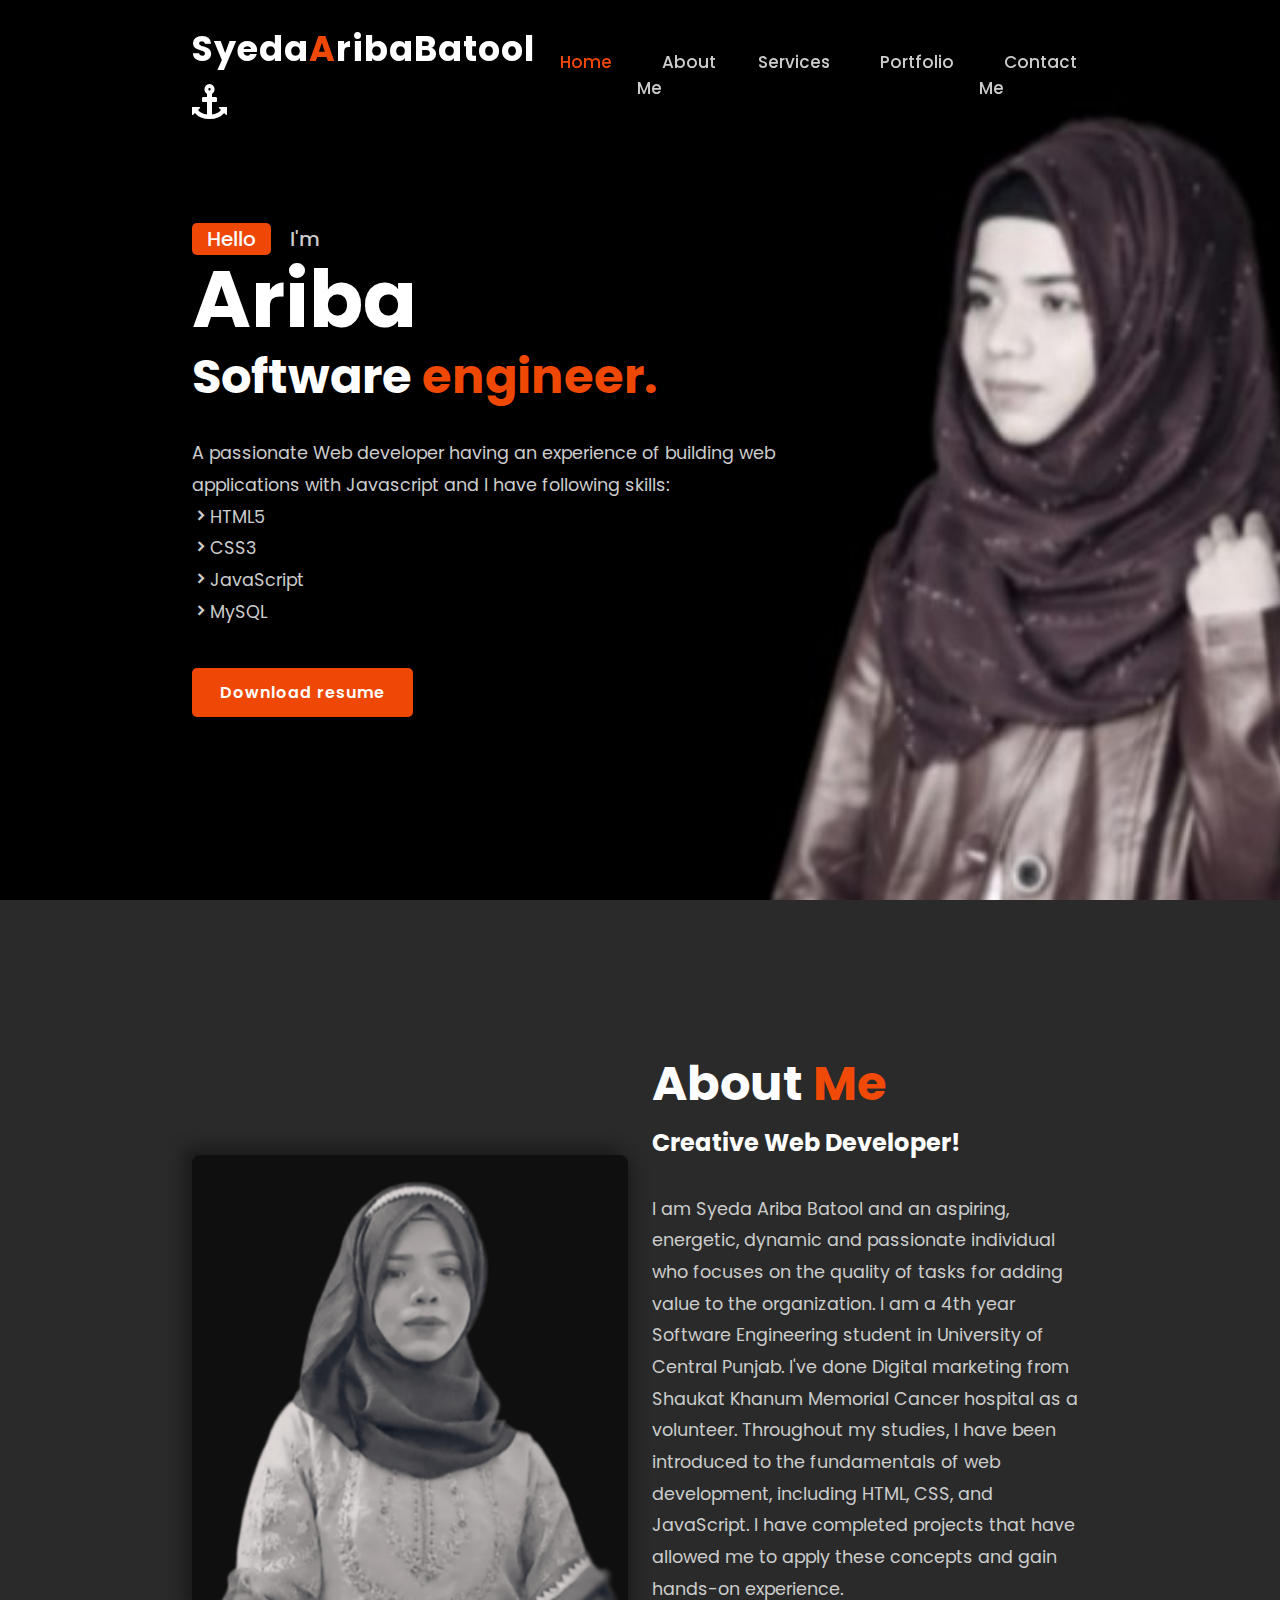
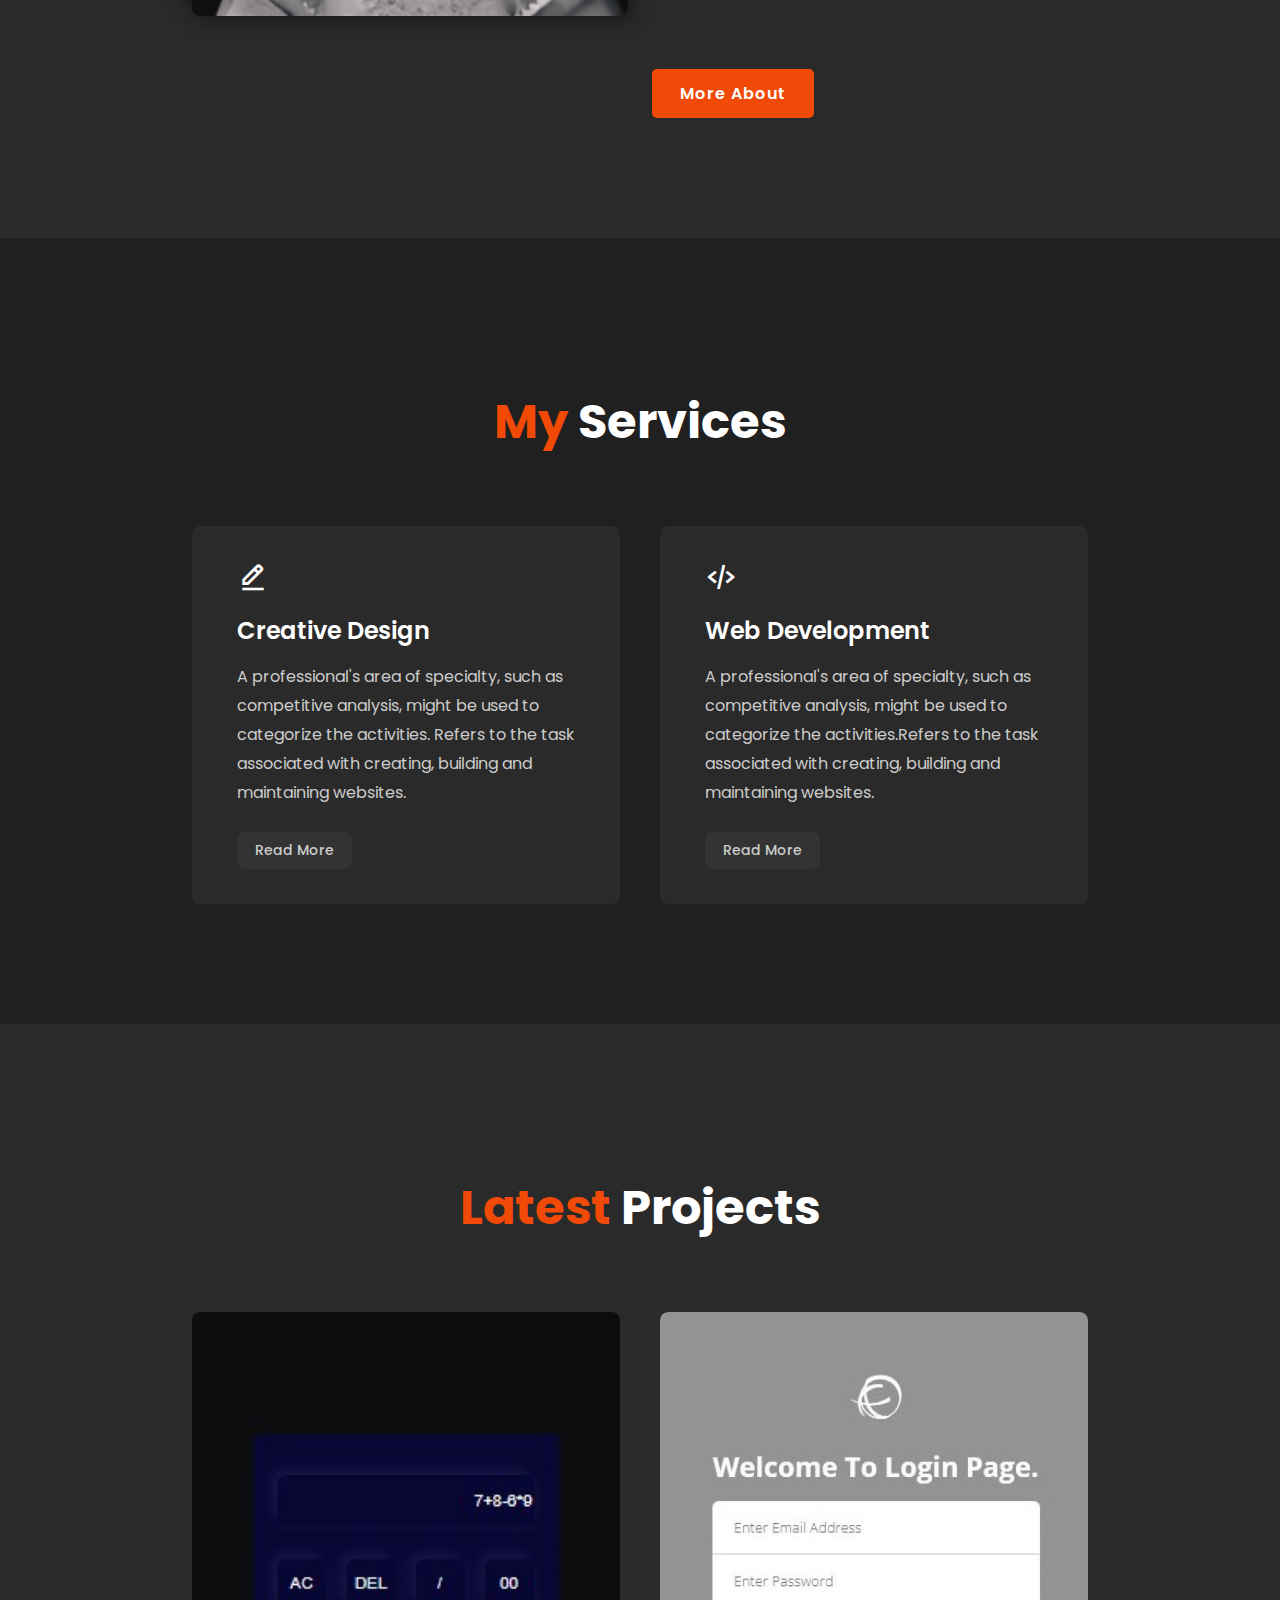
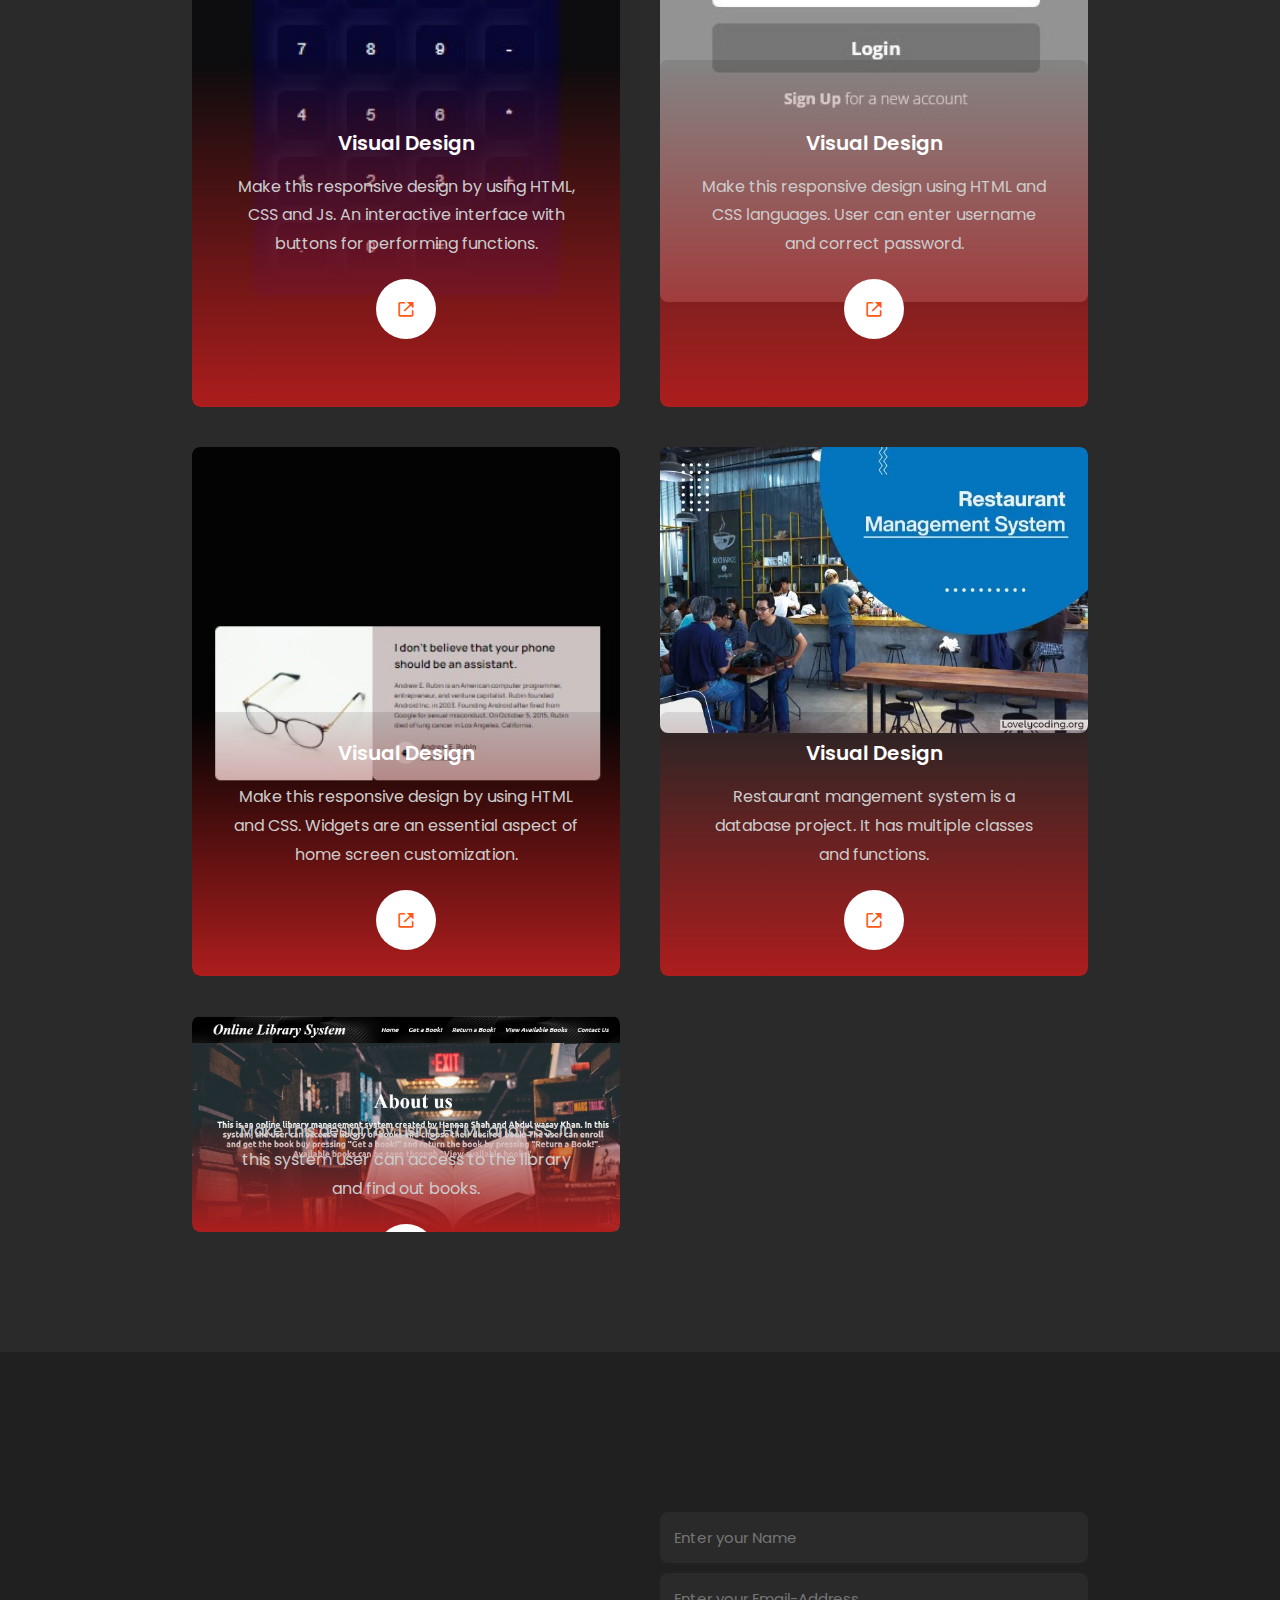
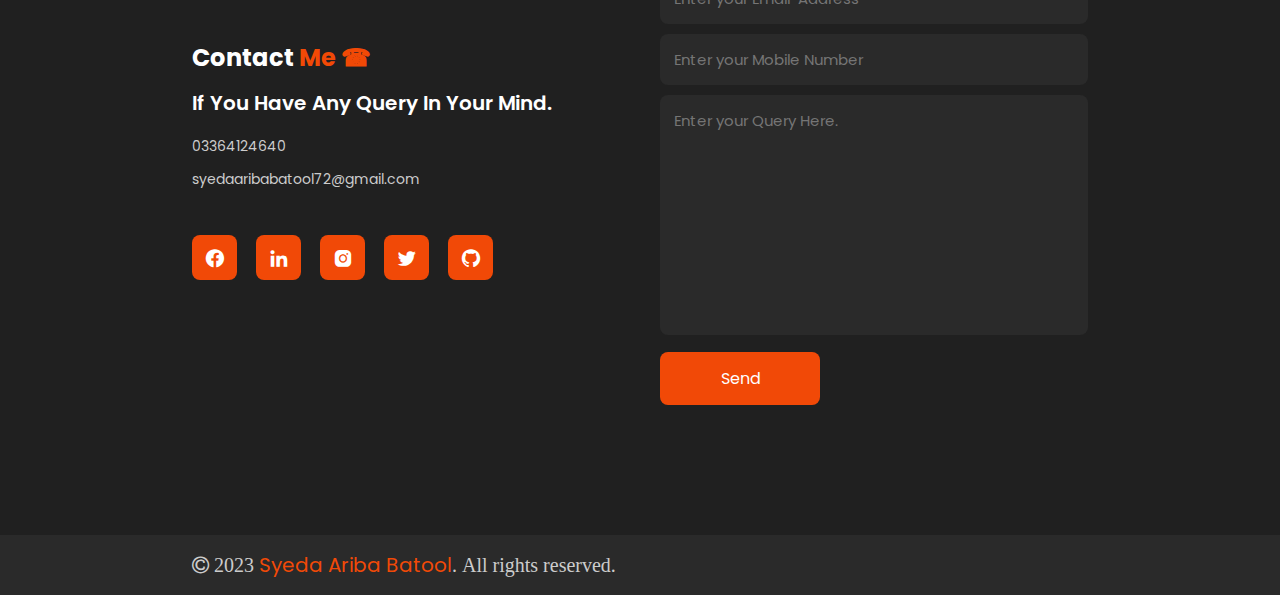
==== commit 008ec3c6: "Commit." ====
--- a/L1_T2/index.html
+++ b/L1_T2/index.html
@@ -116,6 +116,22 @@
                         <a href="#"><i class='bx bx-link-external'></i></a>
                 </div>
             </div>
+            <div class="row">
+                <img src="img/portfolio3.jpg">
+                <div class="layer">
+                    <h5>Visual Design</h5>
+                    <p>Restaurant mangement system is a database project. It has multiple classes and functions.</p>
+                        <a href="#"><i class='bx bx-link-external'></i></a>
+                </div>
+            </div>
+            <div class="row">
+                <img src="img/portfolio4.jpg">
+                <div class="layer">
+                    <h5>Visual Design</h5>
+                    <p>Make this design by using HTML and CSS. In this system user can access to the library and find out books.</p>
+                        <a href="#"><i class='bx bx-link-external'></i></a>
+                </div>
+            </div>
         </div>
     </section>
 
@@ -130,10 +146,10 @@
             </div>
             <div class="contact-icons">
                 <a href="https://Facebook.com"><i class='bx bxl-facebook-circle'></i></a>
-                <a href="https://Linkedin.com"><i class='bx bxl-linkedin' ></i></a>
+                <a href="https://www.linkedin.com/in/syeda-ariba-batool"><i class='bx bxl-linkedin' ></i></a>
                 <a href="https://Instagram.com"><i class='bx bxl-instagram-alt' ></i></a>
                 <a href="https://Twitter.com"><i class='bx bxl-twitter' ></i></a>
-                <a href="https://GitHub.com"><i class='bx bxl-github' ></i></a>
+                <a href="https://github.com/syedaaribabatool"><i class='bx bxl-github' ></i></a>
             </div>
         </div>
             <div class="contact-form">
@@ -149,7 +165,7 @@
 
     <footer class="background">
         <p class="text-footer">
-            Copyright &#169 2023 by Syeda Ariba Batool. All rights reserved.
+            <i class="fa fa-copyright" aria-hidden="true"> 2023 <span>Syeda Ariba Batool</span>. All rights reserved.</i>
         </p>
     </footer>
 
--- a/L1_T2/css/style.css
+++ b/L1_T2/css/style.css
@@ -396,5 +396,5 @@
     gap: 2rem;
     background: var(--bg-color);
     color: var(--second-color);
-    font-size: 14px;
+    font-size: 20px;
 }